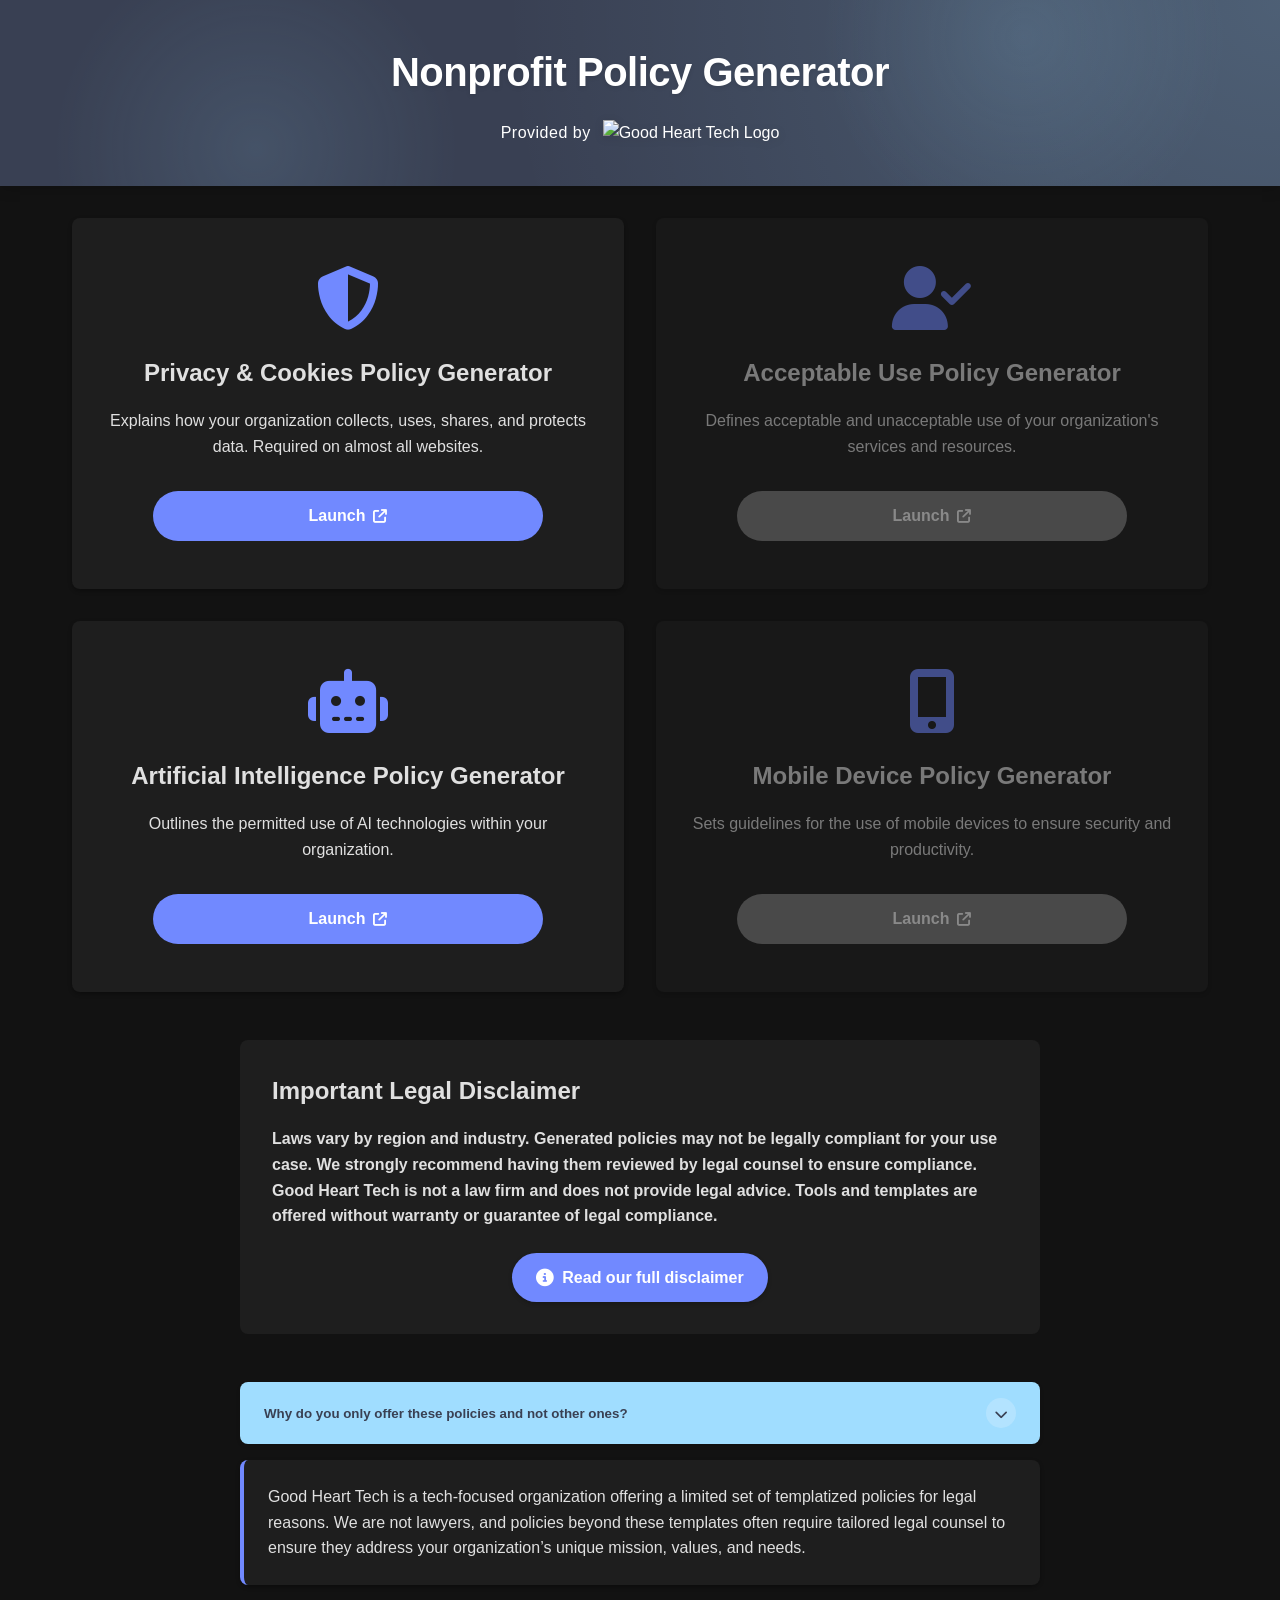
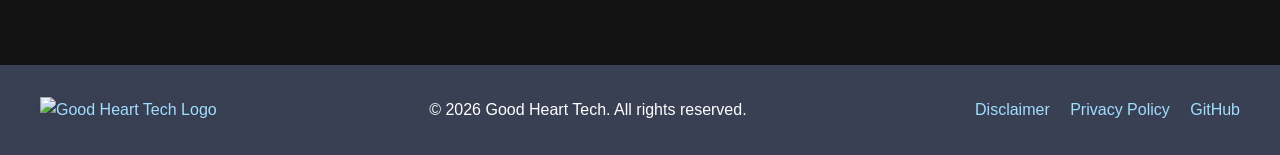
==== index.html @ 49d43923 "Brand compliance: replace generic favicon with GHT heart mark, fix off-palette hex - Replaced the ge" ====
<!DOCTYPE html>
<html lang="en">
<head>
    <meta charset="UTF-8">
    <meta name="viewport" content="width=device-width, initial-scale=1.0">
    <title>Nonprofit Policy Generator</title>
    <!-- Main stylesheet -->
    <link rel="stylesheet" href="styles.css">
    <!-- Font Awesome for icons -->
    <link rel="stylesheet" href="https://cdnjs.cloudflare.com/ajax/libs/font-awesome/6.4.0/css/all.min.css">
<link rel="icon" type="image/svg+xml" href="assets/favicon/favicon.svg">
<link rel="icon" type="image/x-icon" href="assets/favicon/favicon.ico">
<link rel="icon" type="image/png" sizes="32x32" href="assets/favicon/favicon-32x32.png">
<link rel="icon" type="image/png" sizes="16x16" href="assets/favicon/favicon-16x16.png">
<link rel="apple-touch-icon" sizes="180x180" href="assets/favicon/apple-touch-icon.png">
<link rel="mask-icon" href="assets/favicon/safari-pinned-tab.svg" color="#7189FF">
</head>
<body class="dark-theme">
    <!-- Header Section -->
    <header class="header">
        <div class="header-content">
            <h1>Nonprofit Policy Generator</h1>
            <div class="provider">
                <span>Provided by</span>
                <a href="https://goodhearttech.org/" target="_blank" rel="noopener">
                    <img src="https://graphics.goodhearttech.org/GHT-AllWhiteLogo-phishsite.png" alt="Good Heart Tech Logo" class="logo">
                </a>
            </div>
        </div>
        <div class="header-pattern"></div>
    </header>

    <!-- Main Content -->
    <main class="main-content">
        <!-- Policy Generator Tiles -->
        <div class="policy-grid">
            <!-- Privacy Policy Generator - Active -->
            <a href="https://privacy.nonprofittools.org" class="policy-tile" target="_blank" rel="noopener">
                <div class="icon-container">
                    <i class="fa-solid fa-shield-halved"></i>
                </div>
                <h2>Privacy & Cookies Policy Generator</h2>
                <p>Explains how your organization collects, uses, shares, and protects data. Required on almost all websites.</p>
                <div class="launch-btn">
                    Launch <i class="fa-solid fa-arrow-up-right-from-square"></i>
                </div>
            </a>

            <!-- Acceptable Use Policy Generator - Coming Soon -->
            <div class="policy-tile disabled">
                <div class="icon-container">
                    <i class="fa-solid fa-user-check"></i>
                </div>
                <h2>Acceptable Use Policy Generator</h2>
                <p>Defines acceptable and unacceptable use of your organization's services and resources.</p>
                <div class="launch-btn disabled-btn">
                    Launch <i class="fa-solid fa-arrow-up-right-from-square"></i>
                </div>
            </div>

            <!-- AI Policy Generator - Coming Soon -->
            <a href="https://aipolicy.nonprofittools.org" class="policy-tile" target="_blank" rel="noopener">
                <div class="icon-container">
                    <i class="fa-solid fa-robot"></i>
                </div>
                <h2>Artificial Intelligence Policy Generator</h2>
                <p>Outlines the permitted use of AI technologies within your organization.</p>
                <div class="launch-btn">
                    Launch <i class="fa-solid fa-arrow-up-right-from-square"></i>
                </div>
            </a>
            <!-- Mobile Device Policy Generator - Coming Soon -->
            <div class="policy-tile disabled">
                <div class="icon-container">
                    <i class="fa-solid fa-mobile-screen-button"></i>
                </div>
                <h2>Mobile Device Policy Generator</h2>
                <p>Sets guidelines for the use of mobile devices to ensure security and productivity.</p>
                <div class="launch-btn disabled-btn">
                    Launch <i class="fa-solid fa-arrow-up-right-from-square"></i>
                </div>
            </div>
        </div>

        <!-- Legal Disclaimer Section -->
        <div class="disclaimer">
            <h2>Important Legal Disclaimer</h2>
            <p class="emphasis">
                Laws vary by region and industry. Generated policies may not be legally compliant for your use case. We strongly recommend having them reviewed by legal counsel to ensure compliance. Good Heart Tech is not a law firm and does not provide legal advice. Tools and templates are offered without warranty or guarantee of legal compliance.
            </p>
            <div class="disclaimer-button-container">
                <a href="disclaimer.html" class="disclaimer-button">
                    <i class="fa-solid fa-circle-info"></i> Read our full disclaimer
                </a>
            </div>
        </div>

        <!-- FAQ Section -->
        <div class="faq-section">
            <button class="faq-toggle" onclick="toggleFAQ()">
                <span>Why do you only offer these policies and not other ones?</span>
                <div class="toggle-icon rotated">
                    <i class="fa-solid fa-chevron-up" id="faq-icon"></i>
                </div>
            </button>
            <div class="faq-content show" id="faq-answer">
                <p>
                    Good Heart Tech is a tech-focused organization offering a limited set of templatized policies for legal reasons. We are not lawyers, and policies beyond these templates often require tailored legal counsel to ensure they address your organization’s unique mission, values, and needs.
                </p>
            </div>
        </div>
    </main>

    <!-- Footer Section -->
    <footer class="footer">
        <div class="footer-content">
            <a href="https://goodhearttech.org/" target="_blank" rel="noopener">
                <img src="https://graphics.goodhearttech.org/GHT-AllWhiteLogo-phishsite.png" alt="Good Heart Tech Logo" class="logo">
            </a>
            <p>&copy; <span id="current-year"></span> Good Heart Tech. All rights reserved.</p>
            <div class="footer-links">
                <a href="disclaimer.html">Disclaimer</a>
                <a target="_blank" href="PrivacyPolicy.html">Privacy Policy</a>
                <a target="_blank" href="https://github.com/Good-Heart-Technology/Nonprofit-Policy-Generator">GitHub</a>
            </div>
        </div>
    </footer>

    <!-- JavaScript -->
    <script>
        // Set current year in footer
        document.getElementById('current-year').textContent = new Date().getFullYear();
        
        // FAQ toggle function
        function toggleFAQ() {
            const faqContent = document.getElementById('faq-answer');
            const toggleIcon = document.querySelector('.toggle-icon');
            
            faqContent.classList.toggle('show');
            toggleIcon.classList.toggle('rotated');
        }
    </script>
</body>
</html>
---- styles.css ----
/* 
 * Nonprofit Policy Generator Styles
 * A dark-themed stylesheet for the policy generator application
 */

/* ===== CSS Variables ===== */
:root {
    /* Primary colors */
    --cornflower: #7189ff;
    --cornflower-dark: #586CD0; /* Hudu primary - darker shade for better contrast */
    --charcoal: #394053;
    --gray: #808080;
    --uranian: #a0ddff;
    --rich-black: #091D20;
    --white: #FFFFFF;
    
    /* Dark theme colors */
    --dark-bg: #121212;
    --dark-surface: #1e1e1e;
    --dark-border: #333333;
    --dark-text: #e0e0e0;
    --dark-secondary: #b0b0b0;
    
    /* Disclaimer page variables */
    --card-bg: var(--dark-surface);
    --primary-color: var(--uranian);
    --text-muted: var(--dark-secondary);
}

/* ===== Base Styles ===== */
* {
    margin: 0;
    padding: 0;
    box-sizing: border-box;
}

body {
    font-family: -apple-system, BlinkMacSystemFont, 'Segoe UI', Roboto, Oxygen, Ubuntu, Cantarell, sans-serif;
    line-height: 1.6;
    color: var(--dark-text);
    min-height: 100vh;
    display: flex;
    flex-direction: column;
    background-color: var(--dark-bg);
}

/* Dark Theme - Always dark */
body.dark-theme, 
html.dark-mode,
body {
    background-color: var(--dark-bg);
    color: var(--dark-text);
}

/* ===== Header Styles ===== */
.header {
    background: var(--charcoal); /* Match footer background color */
    color: var(--white);
    padding: 2.5rem 2rem;
    text-align: center;
    box-shadow: 0 4px 12px rgba(0, 0, 0, 0.15);
    position: relative;
    overflow: hidden;
}

.header-content {
    position: relative;
    z-index: 2;
}

.header-pattern {
    position: absolute;
    top: 0;
    left: 0;
    right: 0;
    bottom: 0;
    background-image: 
        radial-gradient(circle at 20% 80%, rgba(160, 221, 255, 0.15) 0%, transparent 20%),
        radial-gradient(circle at 80% 20%, rgba(160, 221, 255, 0.15) 0%, transparent 20%);
    opacity: 0.8;
    z-index: 1;
}

.header::before {
    content: '';
    position: absolute;
    top: 0;
    left: 0;
    width: 100%;
    height: 100%;
    background: radial-gradient(circle at top right, rgba(160, 221, 255, 0.2), transparent 60%);
    z-index: 0;
}

.header h1 {
    position: relative;
    font-size: 2.5rem;
    font-weight: 800;
    margin-bottom: 1rem;
    letter-spacing: -0.5px;
    text-shadow: 0 2px 4px rgba(0, 0, 0, 0.1);
}

.provider {
    display: flex;
    align-items: center;
    justify-content: center;
    gap: 0.75rem;
    margin-top: 1rem;
}

.provider span {
    font-weight: 500;
    letter-spacing: 0.5px;
}

.logo {
    height: 2.25rem;
    filter: drop-shadow(0 2px 4px rgba(0, 0, 0, 0.1));
    transition: transform 0.3s ease;
}

.logo:hover {
    transform: scale(1.05);
}

/* ===== Main Content Styles ===== */
.main-content {
    flex: 1;
    padding: 2rem;
    max-width: 1200px;
    margin: 0 auto;
    width: 100%;
}

/* ===== Policy Grid ===== */
.policy-grid {
    display: grid;
    grid-template-columns: repeat(2, 1fr);
    gap: 2rem;
    margin-bottom: 3rem;
}

.policy-tile {
    background: var(--dark-surface);
    border-radius: 0.5rem;
    padding: 3rem 2rem;
    text-align: center;
    box-shadow: 0 2px 4px rgba(0, 0, 0, 0.3);
    transition: transform 0.3s ease, box-shadow 0.3s ease;
    display: flex;
    flex-direction: column;
    align-items: center;
    justify-content: space-between;
    min-height: 300px;
    text-decoration: none;
    color: var(--dark-text);
    cursor: pointer;
}

.policy-tile:hover:not(.disabled) {
    transform: translateY(-5px);
    box-shadow: 0 8px 16px rgba(0, 0, 0, 0.5);
}

.policy-tile.disabled {
    opacity: 0.5;
    cursor: not-allowed;
}

.icon-container {
    margin-bottom: 1.5rem;
}

.policy-tile i {
    font-size: 4rem;
    color: var(--cornflower);
}

.policy-tile p {
    margin-bottom: 2rem; /* Increased space below p */
}

.policy-tile h2 {
    color: var(--dark-text);
    margin-bottom: 1rem; /* Reduced space below h2 */
    font-size: 1.5rem;
}

.launch-btn {
    background: var(--cornflower);
    color: var(--white);
    border: none;
    padding: 0.75rem 1.5rem;
    border-radius: 2rem;
    cursor: pointer;
    transition: background-color 0.3s ease;
    font-weight: 600;
    width: 80%;
    margin-top: auto;
    display: flex;
    align-items: center;
    justify-content: center;
    gap: 0.5rem;
}

.launch-btn i {
    font-size: 0.875rem;
    color: var(--white);
}

.launch-btn:hover:not(.disabled-btn) {
    background: var(--uranian);
    color: var(--rich-black);
}

.launch-btn:hover:not(.disabled-btn) i {
    color: var(--rich-black);
}

.disabled-btn {
    background: var(--gray);
    cursor: not-allowed;
}

/* ===== Disclaimer Styles ===== */
.disclaimer {
    max-width: 800px;
    margin: 0 auto 3rem;
    padding: 2rem;
    background: rgba(255, 255, 255, 0.05);
    border-radius: 0.5rem;
}

.disclaimer h2 {
    color: var(--dark-text);
    margin-bottom: 1rem;
}

.disclaimer p {
    margin-bottom: 1rem;
}

.disclaimer .emphasis {
    font-weight: 600;
}

/* Disclaimer button container */
.disclaimer-button-container {
    display: flex;
    justify-content: center;
    margin-top: 1.5rem;
}

/* Disclaimer button styling */
.disclaimer-button {
    background: var(--cornflower);
    color: var(--white);
    border: none;
    padding: 0.75rem 1.5rem;
    border-radius: 2rem;
    cursor: pointer;
    transition: all 0.3s ease;
    font-weight: 600;
    text-decoration: none;
    display: inline-flex;
    align-items: center;
    gap: 0.5rem;
    box-shadow: 0 2px 4px rgba(0, 0, 0, 0.2);
}

.disclaimer-button:hover {
    background: var(--uranian);
    color: var(--rich-black);
    transform: translateY(-2px);
    box-shadow: 0 4px 8px rgba(0, 0, 0, 0.3);
}

.disclaimer-button i {
    font-size: 1.1rem;
}

/* ===== FAQ Section ===== */
.faq-section {
    max-width: 800px;
    margin: 0 auto 3rem;
}

.faq-toggle {
    width: 100%;
    padding: 1rem 1.5rem;
    background: var(--uranian);
    border: none;
    border-radius: 0.5rem;
    color: var(--charcoal);
    font-weight: 600;
    cursor: pointer;
    display: flex;
    justify-content: space-between;
    align-items: center;
    transition: all 0.3s ease;
    position: relative;
    box-shadow: 0 2px 4px rgba(0, 0, 0, 0.1);
}

.faq-toggle:hover {
    background: var(--cornflower);
    color: var(--white);
    transform: translateY(-2px);
    box-shadow: 0 4px 8px rgba(0, 0, 0, 0.2);
}

.toggle-icon {
    display: flex;
    align-items: center;
    justify-content: center;
    background-color: rgba(255, 255, 255, 0.2);
    width: 30px;
    height: 30px;
    border-radius: 50%;
    margin-left: 10px;
    transition: transform 0.3s ease;
}

.toggle-icon.rotated {
    transform: rotate(180deg);
}

.faq-content {
    display: none;
    padding: 1.5rem;
    margin-top: 1rem;
    background: var(--dark-surface);
    border-radius: 0.5rem;
    box-shadow: 0 2px 4px rgba(0, 0, 0, 0.3);
    border-left: 4px solid var(--cornflower);
}

.faq-content.show {
    display: block;
    animation: fadeIn 0.3s ease-in-out;
}

@keyframes fadeIn {
    from { opacity: 0; transform: translateY(-10px); }
    to { opacity: 1; transform: translateY(0); }
}

/* ===== Footer Styles ===== */
.footer {
    background: var(--charcoal);
    color: var(--white);
    padding: 2rem;
    margin-top: auto;
}

.footer-content {
    display: flex;
    align-items: center;
    justify-content: center;
    gap: 1rem;
    max-width: 1200px;
    margin: 0 auto;
}

.footer-links a {
    color: var(--uranian);
    text-decoration: none;
    margin-left: 1rem;
    transition: opacity 0.3s;
}

.footer-links a:hover {
    opacity: 0.8;
}

/* ===== Disclaimer Page Specific Styles ===== */
/* Container for disclaimer page */
.container {
    max-width: 1200px;
    margin: 0 auto;
    padding: 0 20px;
}

/* Disclaimer page section */
.disclaimer-section {
    padding: 60px 0;
}

/* Disclaimer content box */
.disclaimer-content {
    background-color: var(--dark-surface);
    border-radius: 8px;
    padding: 30px;
    margin-bottom: 30px;
    box-shadow: 0 4px 6px rgba(0, 0, 0, 0.3);
    color: var(--dark-text);
}

.disclaimer-content h3 {
    color: var(--uranian);
    margin-top: 25px;
    margin-bottom: 15px;
}

.disclaimer-content p {
    margin-bottom: 15px;
    line-height: 1.6;
    color: var(--dark-text);
}

.disclaimer-content ul {
    margin-left: 20px;
    margin-bottom: 20px;
}

.disclaimer-content ul li {
    margin-bottom: 10px;
    line-height: 1.5;
    color: var(--dark-text);
}

/* Back link button */
.back-link {
    text-align: center;
    margin-top: 30px;
}

.back-link .btn {
    background: var(--cornflower);
    color: var(--white);
    border: none;
    padding: 0.75rem 1.5rem;
    border-radius: 2rem;
    cursor: pointer;
    transition: all 0.3s ease;
    font-weight: 600;
    text-decoration: none;
    display: inline-block;
    box-shadow: 0 2px 4px rgba(0, 0, 0, 0.2);
}

.back-link .btn:hover {
    background: var(--uranian);
    color: var(--rich-black);
    transform: translateY(-2px);
    box-shadow: 0 4px 8px rgba(0, 0, 0, 0.3);
}

/* Header styles for disclaimer page */
header {
    background: linear-gradient(135deg, var(--cornflower) 0%, var(--cornflower-dark) 100%);
    color: var(--white);
    padding: 1rem 0;
    box-shadow: 0 4px 12px rgba(0, 0, 0, 0.15);
}

header .logo h1 {
    font-size: 1.5rem;
    margin: 0;
}

header a {
    color: var(--white);
    text-decoration: none;
}

header nav ul {
    display: flex;
    list-style: none;
    align-items: center;
}

header nav ul li {
    margin-left: 1.5rem;
}

header nav ul li a {
    color: var(--white);
    text-decoration: none;
    transition: opacity 0.3s;
}

header nav ul li a:hover {
    opacity: 0.8;
}

header nav ul li a.active {
    font-weight: bold;
    border-bottom: 2px solid var(--white);
}

header .container {
    display: flex;
    justify-content: space-between;
    align-items: center;
}

/* Footer styles for disclaimer page */
footer {
    background: var(--charcoal);
    color: var(--white);
    padding: 2rem 0;
    margin-top: 2rem;
}

footer a {
    color: var(--uranian);
    text-decoration: none;
}

.footer-content {
    display: flex;
    justify-content: space-between;
    flex-wrap: wrap;
}

.footer-logo h3 {
    margin-bottom: 0.5rem;
}

.footer-links h4 {
    margin-bottom: 1rem;
}

.footer-links ul {
    list-style: none;
}

.footer-links ul li {
    margin-bottom: 0.5rem;
}

.footer-bottom {
    margin-top: 2rem;
    text-align: center;
    border-top: 1px solid rgba(255, 255, 255, 0.1);
    padding-top: 1rem;
}

/* ===== Responsive Styles ===== */
@media (max-width: 768px) {
    /* Header responsive adjustments */
    .header h1 {
        font-size: 2rem;
    }
    
    /* Policy grid becomes single column on mobile */
    .policy-grid {
        grid-template-columns: 1fr;
    }

    /* Footer responsive adjustments */
    .footer-content {
        flex-direction: column;
        text-align: center;
    }
    
    /* Disclaimer page header responsive adjustments */
    header .container {
        flex-direction: column;
        text-align: center;
    }
    
    header nav ul {
        margin-top: 1rem;
        justify-content: center;
    }
    
    header nav ul li:first-child {
        margin-left: 0;
    }
    
    /* Disclaimer page footer responsive adjustments */
    .footer-links {
        margin-top: 1.5rem;
    }
}
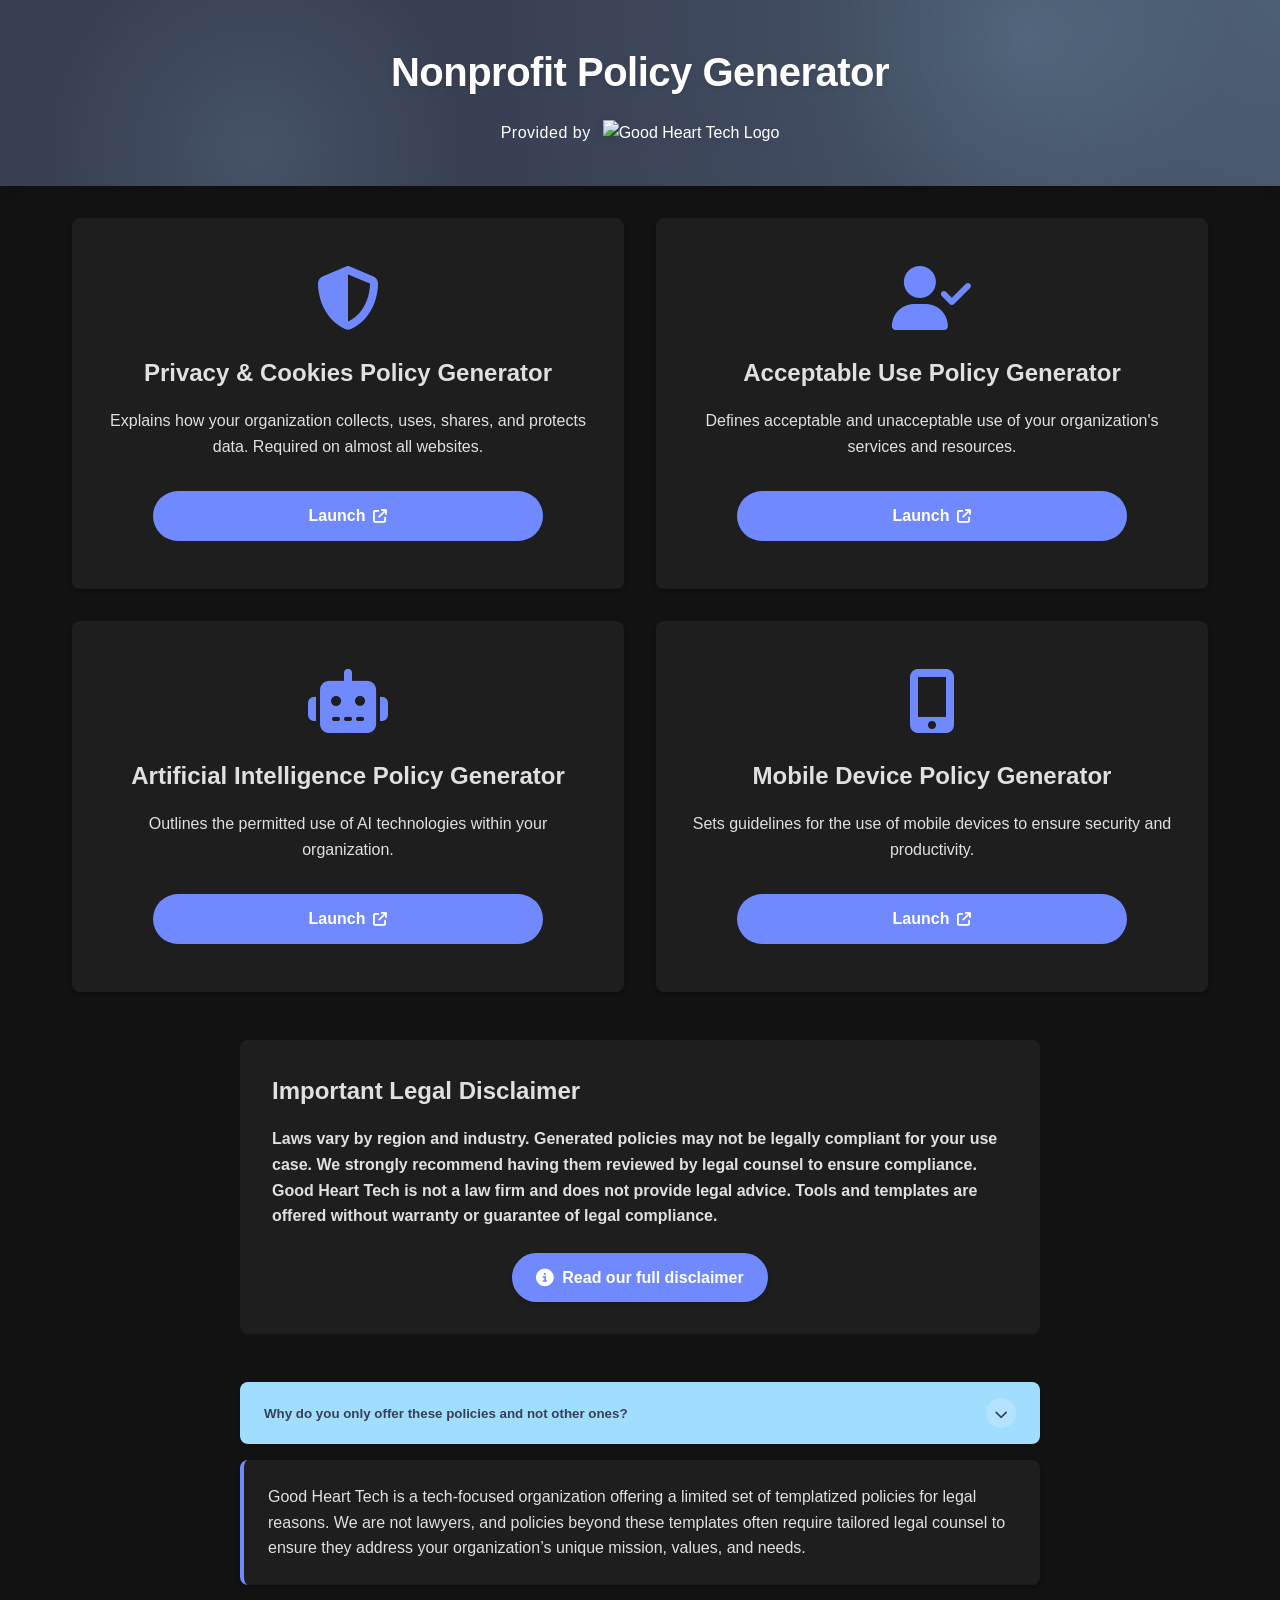
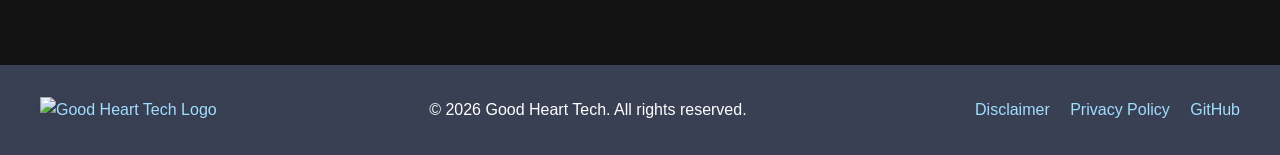
==== commit 405f5ef0: "Consolidate hub, Privacy, and AI Use generators into one repo; add Acceptable Use and Mobile Device " ====
--- a/index.html
+++ b/index.html
@@ -34,8 +34,8 @@
     <main class="main-content">
         <!-- Policy Generator Tiles -->
         <div class="policy-grid">
-            <!-- Privacy Policy Generator - Active -->
-            <a href="https://privacy.nonprofittools.org" class="policy-tile" target="_blank" rel="noopener">
+            <!-- Privacy Policy Generator -->
+            <a href="privacy/" class="policy-tile">
                 <div class="icon-container">
                     <i class="fa-solid fa-shield-halved"></i>
                 </div>
@@ -46,20 +46,20 @@
                 </div>
             </a>
 
-            <!-- Acceptable Use Policy Generator - Coming Soon -->
-            <div class="policy-tile disabled">
+            <!-- Acceptable Use Policy Generator -->
+            <a href="acceptable-use/" class="policy-tile">
                 <div class="icon-container">
                     <i class="fa-solid fa-user-check"></i>
                 </div>
                 <h2>Acceptable Use Policy Generator</h2>
                 <p>Defines acceptable and unacceptable use of your organization's services and resources.</p>
-                <div class="launch-btn disabled-btn">
+                <div class="launch-btn">
                     Launch <i class="fa-solid fa-arrow-up-right-from-square"></i>
                 </div>
-            </div>
+            </a>
 
-            <!-- AI Policy Generator - Coming Soon -->
-            <a href="https://aipolicy.nonprofittools.org" class="policy-tile" target="_blank" rel="noopener">
+            <!-- AI Policy Generator -->
+            <a href="ai-use/" class="policy-tile">
                 <div class="icon-container">
                     <i class="fa-solid fa-robot"></i>
                 </div>
@@ -69,17 +69,17 @@
                     Launch <i class="fa-solid fa-arrow-up-right-from-square"></i>
                 </div>
             </a>
-            <!-- Mobile Device Policy Generator - Coming Soon -->
-            <div class="policy-tile disabled">
+            <!-- Mobile Device Policy Generator -->
+            <a href="mobile-device/" class="policy-tile">
                 <div class="icon-container">
                     <i class="fa-solid fa-mobile-screen-button"></i>
                 </div>
                 <h2>Mobile Device Policy Generator</h2>
                 <p>Sets guidelines for the use of mobile devices to ensure security and productivity.</p>
-                <div class="launch-btn disabled-btn">
+                <div class="launch-btn">
                     Launch <i class="fa-solid fa-arrow-up-right-from-square"></i>
                 </div>
-            </div>
+            </a>
         </div>
 
         <!-- Legal Disclaimer Section -->
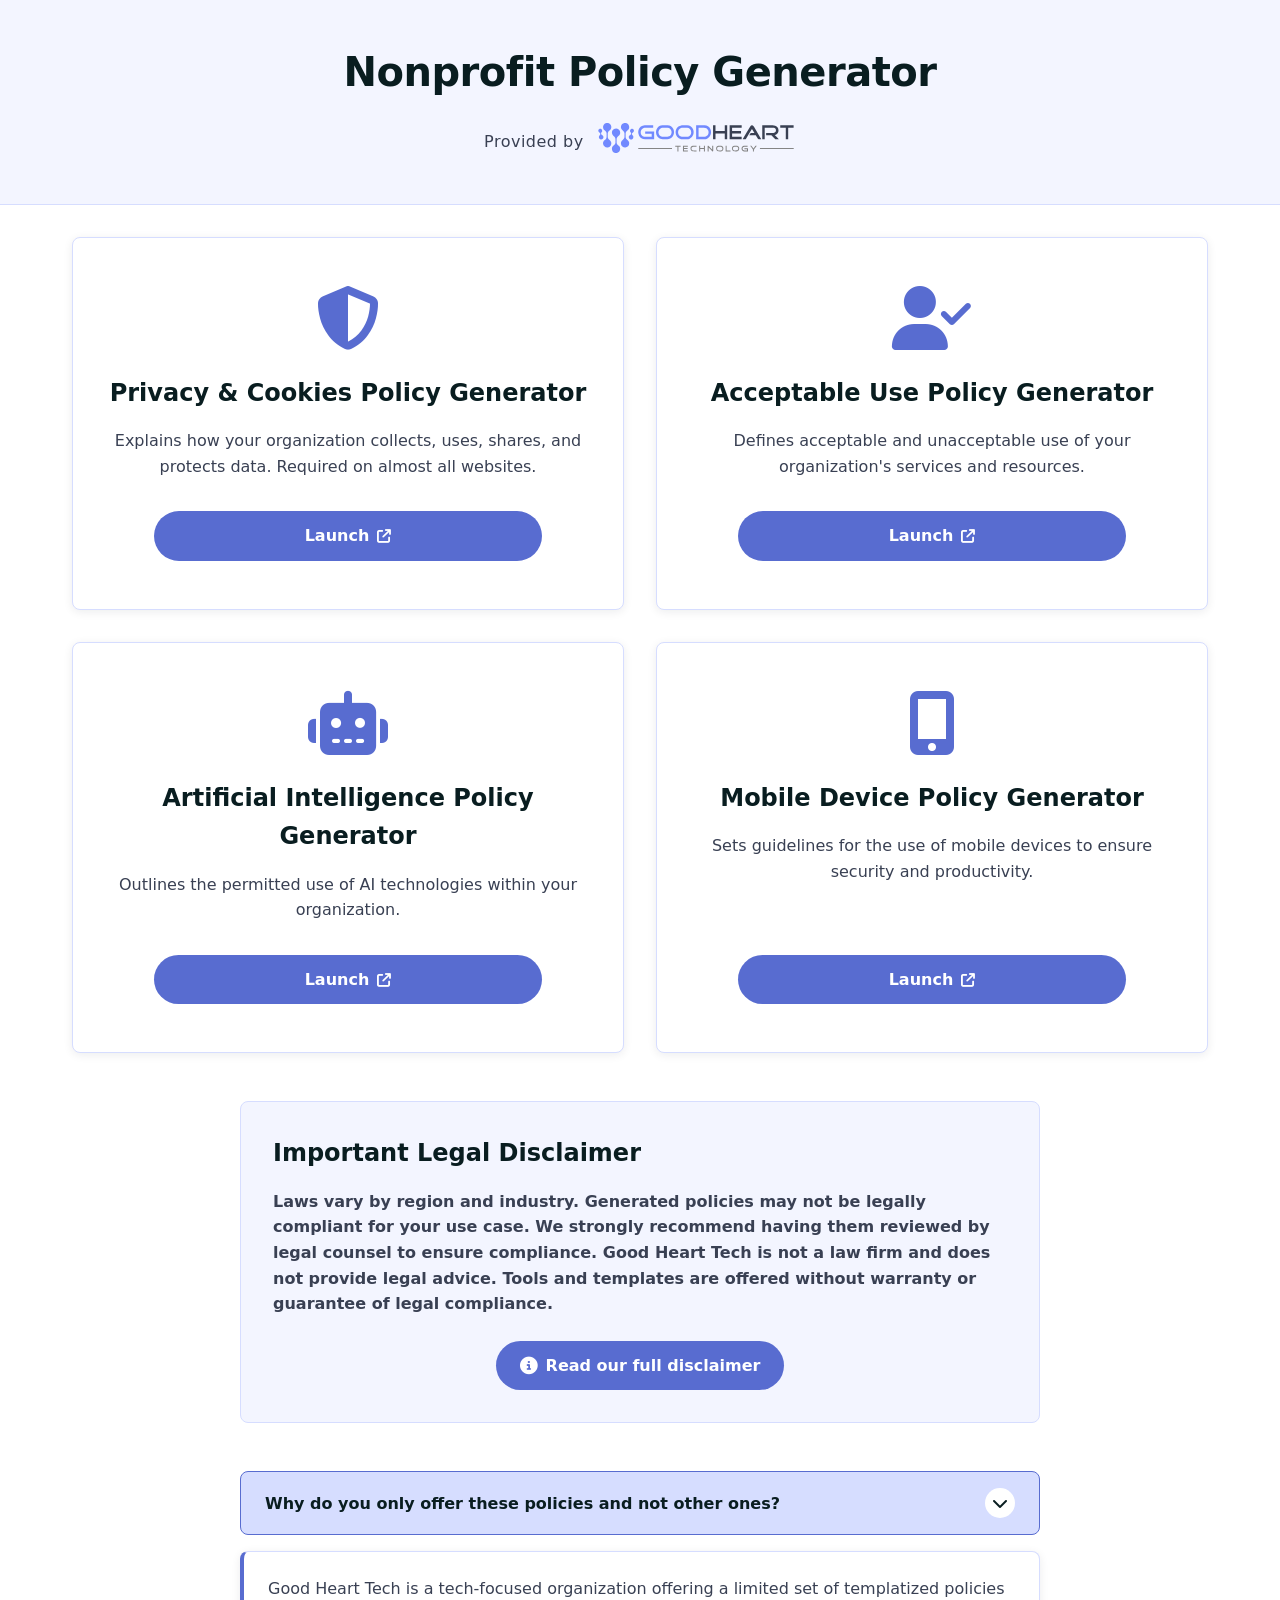
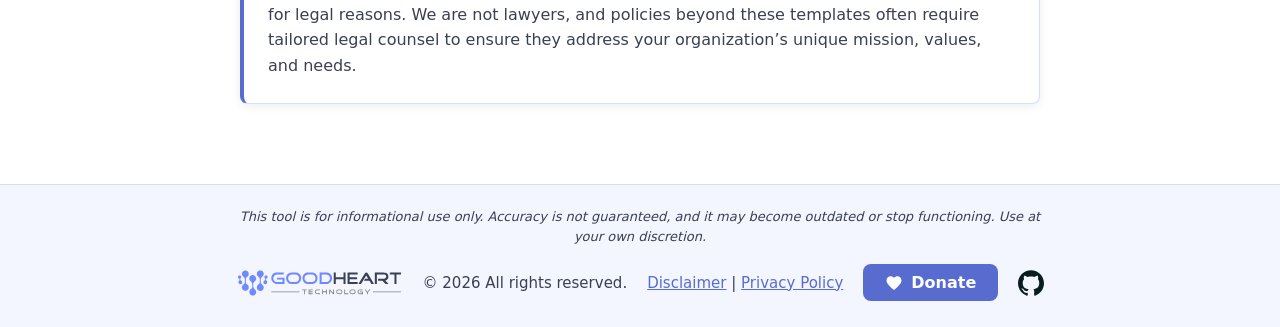
==== commit db1d7bf8: "Light brand theme, standard GHT footer, fix GitHub links to Good-Heart-Tech Co-Authored-By: Claude S" ====
--- a/index.html
+++ b/index.html
@@ -5,6 +5,7 @@
     <meta name="viewport" content="width=device-width, initial-scale=1.0">
     <title>Nonprofit Policy Generator</title>
     <!-- Main stylesheet -->
+    <link rel="stylesheet" href="ght-variables.css">
     <link rel="stylesheet" href="styles.css">
     <!-- Font Awesome for icons -->
     <link rel="stylesheet" href="https://cdnjs.cloudflare.com/ajax/libs/font-awesome/6.4.0/css/all.min.css">
@@ -15,7 +16,7 @@
 <link rel="apple-touch-icon" sizes="180x180" href="assets/favicon/apple-touch-icon.png">
 <link rel="mask-icon" href="assets/favicon/safari-pinned-tab.svg" color="#7189FF">
 </head>
-<body class="dark-theme">
+<body>
     <!-- Header Section -->
     <header class="header">
         <div class="header-content">
@@ -23,12 +24,11 @@
             <div class="provider">
                 <span>Provided by</span>
                 <a href="https://goodhearttech.org/" target="_blank" rel="noopener">
-                    <img src="https://graphics.goodhearttech.org/GHT-AllWhiteLogo-phishsite.png" alt="Good Heart Tech Logo" class="logo">
+                    <img src="assets/ght-lockup.svg" alt="Good Heart Tech" class="logo">
                 </a>
             </div>
         </div>
-        <div class="header-pattern"></div>
-    </header>
+            </header>
 
     <!-- Main Content -->
     <main class="main-content">
@@ -112,18 +112,20 @@
     </main>
 
     <!-- Footer Section -->
-    <footer class="footer">
-        <div class="footer-content">
-            <a href="https://goodhearttech.org/" target="_blank" rel="noopener">
-                <img src="https://graphics.goodhearttech.org/GHT-AllWhiteLogo-phishsite.png" alt="Good Heart Tech Logo" class="logo">
+    <footer class="ght-footer">
+        <p class="ght-footer-note">This tool is for informational use only. Accuracy is not guaranteed, and it may become outdated or stop functioning. Use at your own discretion.</p>
+        <div class="ght-footer-row">
+            <a class="ght-footer-logo" href="https://goodhearttech.org/"><img src="assets/ght-lockup.svg" alt="Good Heart Tech" height="30"></a>
+            <span class="ght-footer-copy">&copy; <span id="current-year">2026</span> All rights reserved.</span>
+            <span class="ght-footer-links"><a href="disclaimer.html">Disclaimer</a> | <a href="PrivacyPolicy.html">Privacy Policy</a></span>
+            <a class="ght-footer-donate" href="https://goodhearttech.org/donate/">
+                <svg aria-hidden="true" viewBox="0 0 24 24" width="18" height="18" fill="currentColor"><path d="M12 21.35l-1.45-1.32C5.4 15.36 2 12.28 2 8.5 2 5.42 4.42 3 7.5 3c1.74 0 3.41.81 4.5 2.09C13.09 3.81 14.76 3 16.5 3 19.58 3 22 5.42 22 8.5c0 3.78-3.4 6.86-8.55 11.54L12 21.35z"/></svg> Donate
             </a>
-            <p>&copy; <span id="current-year"></span> Good Heart Tech. All rights reserved.</p>
-            <div class="footer-links">
-                <a href="disclaimer.html">Disclaimer</a>
-                <a target="_blank" href="PrivacyPolicy.html">Privacy Policy</a>
-                <a target="_blank" href="https://github.com/Good-Heart-Technology/Nonprofit-Policy-Generator">GitHub</a>
-            </div>
+            <a class="ght-footer-github" href="https://github.com/Good-Heart-Tech/Nonprofit-Policy-Generator" aria-label="Nonprofit Policy Generator on GitHub">
+                <svg aria-hidden="true" viewBox="0 0 24 24" width="26" height="26" fill="currentColor"><path d="M12 .297c-6.63 0-12 5.373-12 12 0 5.303 3.438 9.8 8.205 11.385.6.113.82-.258.82-.577 0-.285-.01-1.04-.015-2.04-3.338.724-4.042-1.61-4.042-1.61C4.422 18.07 3.633 17.7 3.633 17.7c-1.087-.744.084-.729.084-.729 1.205.084 1.838 1.236 1.838 1.236 1.07 1.835 2.809 1.305 3.495.998.108-.776.417-1.305.76-1.605-2.665-.3-5.466-1.332-5.466-5.93 0-1.31.465-2.38 1.235-3.22-.135-.303-.54-1.523.105-3.176 0 0 1.005-.322 3.3 1.23.96-.267 1.98-.399 3-.405 1.02.006 2.04.138 3 .405 2.28-1.552 3.285-1.23 3.285-1.23.645 1.653.24 2.873.12 3.176.765.84 1.23 1.91 1.23 3.22 0 4.61-2.805 5.625-5.475 5.92.42.36.81 1.096.81 2.22 0 1.606-.015 2.896-.015 3.286 0 .315.21.69.825.57C20.565 22.092 24 17.592 24 12.297c0-6.627-5.373-12-12-12"/></svg>
+            </a>
         </div>
+        <script>document.getElementById('current-year').textContent = new Date().getFullYear();</script>
     </footer>
 
     <!-- JavaScript -->
--- a/ght-variables.css
+++ b/ght-variables.css
@@ -0,0 +1,19 @@
+/* Generated by bkr export. Do not edit by hand. */
+/* Brand: good-heart-tech */
+
+:root {
+  --ght-palette-primary: #7189FF;
+  --ght-palette-charcoal: #394053;
+  --ght-palette-light-blue: #A0DDFF;
+  --ght-palette-neutral: #808080;
+  --ght-palette-rich-black: #091D20;
+  --ght-palette-white: #FFFFFF;
+  --ght-palette-hudu-primary: #586CD0;
+  --ght-palette-hudu-light: #D6DDFF;
+  --ght-font-family-heading: ui-sans-serif, system-ui, "Segoe UI", Helvetica, Arial, sans-serif;
+  --ght-font-family-body: ui-sans-serif, system-ui, "Segoe UI", Helvetica, Arial, sans-serif;
+  --ght-font-weight-regular: 400;
+  --ght-font-weight-semibold: 600;
+  --ght-font-weight-bold: 700;
+  --ght-font-size-base: 1rem;
+}
--- a/styles.css
+++ b/styles.css
@@ -1,195 +1,77 @@
-/* 
- * Nonprofit Policy Generator Styles
- * A dark-themed stylesheet for the policy generator application
+/*
+ * Nonprofit Policy Generator Styles (home and disclaimer pages)
+ * Light theme built on the Good Heart Tech brand kit tokens in ght-variables.css.
  */
 
-/* ===== CSS Variables ===== */
 :root {
-    /* Primary colors */
-    --cornflower: #7189ff;
-    --cornflower-dark: #586CD0; /* Hudu primary - darker shade for better contrast */
-    --charcoal: #394053;
-    --gray: #808080;
-    --uranian: #a0ddff;
-    --rich-black: #091D20;
-    --white: #FFFFFF;
-    
-    /* Dark theme colors */
-    --dark-bg: #121212;
-    --dark-surface: #1e1e1e;
-    --dark-border: #333333;
-    --dark-text: #e0e0e0;
-    --dark-secondary: #b0b0b0;
-    
-    /* Disclaimer page variables */
-    --card-bg: var(--dark-surface);
-    --primary-color: var(--uranian);
-    --text-muted: var(--dark-secondary);
+    --wash: color-mix(in srgb, var(--ght-palette-hudu-light) 30%, white);
+    --border: var(--ght-palette-hudu-light);
+    --shadow-soft: 0 2px 10px rgba(9, 29, 32, 0.08);
 }
 
-/* ===== Base Styles ===== */
-* {
-    margin: 0;
-    padding: 0;
-    box-sizing: border-box;
-}
+* { margin: 0; padding: 0; box-sizing: border-box; }
 
 body {
-    font-family: -apple-system, BlinkMacSystemFont, 'Segoe UI', Roboto, Oxygen, Ubuntu, Cantarell, sans-serif;
+    font-family: var(--ght-font-family-body);
     line-height: 1.6;
-    color: var(--dark-text);
+    color: var(--ght-palette-charcoal);
     min-height: 100vh;
     display: flex;
     flex-direction: column;
-    background-color: var(--dark-bg);
+    background-color: var(--ght-palette-white);
 }
 
-/* Dark Theme - Always dark */
-body.dark-theme, 
-html.dark-mode,
-body {
-    background-color: var(--dark-bg);
-    color: var(--dark-text);
-}
+h1, h2, h3, h4 { color: var(--ght-palette-rich-black); }
 
-/* ===== Header Styles ===== */
+a:focus-visible, button:focus-visible { outline: 3px solid var(--ght-palette-primary); outline-offset: 3px; }
+
+/* ===== Header (home) ===== */
 .header {
-    background: var(--charcoal); /* Match footer background color */
-    color: var(--white);
+    background: var(--wash);
+    border-bottom: 1px solid var(--border);
+    color: var(--ght-palette-charcoal);
     padding: 2.5rem 2rem;
     text-align: center;
-    box-shadow: 0 4px 12px rgba(0, 0, 0, 0.15);
-    position: relative;
-    overflow: hidden;
 }
+.header h1 { font-size: 2.5rem; font-weight: 800; margin-bottom: 1rem; letter-spacing: -0.5px; }
+.provider { display: flex; align-items: center; justify-content: center; gap: 0.75rem; margin-top: 1rem; }
+.provider span { font-weight: 500; letter-spacing: 0.5px; }
+.logo { height: 2.25rem; width: auto; transition: transform 0.3s ease; }
+.logo:hover { transform: scale(1.05); }
 
-.header-content {
-    position: relative;
-    z-index: 2;
-}
-
-.header-pattern {
-    position: absolute;
-    top: 0;
-    left: 0;
-    right: 0;
-    bottom: 0;
-    background-image: 
-        radial-gradient(circle at 20% 80%, rgba(160, 221, 255, 0.15) 0%, transparent 20%),
-        radial-gradient(circle at 80% 20%, rgba(160, 221, 255, 0.15) 0%, transparent 20%);
-    opacity: 0.8;
-    z-index: 1;
-}
-
-.header::before {
-    content: '';
-    position: absolute;
-    top: 0;
-    left: 0;
-    width: 100%;
-    height: 100%;
-    background: radial-gradient(circle at top right, rgba(160, 221, 255, 0.2), transparent 60%);
-    z-index: 0;
-}
-
-.header h1 {
-    position: relative;
-    font-size: 2.5rem;
-    font-weight: 800;
-    margin-bottom: 1rem;
-    letter-spacing: -0.5px;
-    text-shadow: 0 2px 4px rgba(0, 0, 0, 0.1);
-}
-
-.provider {
-    display: flex;
-    align-items: center;
-    justify-content: center;
-    gap: 0.75rem;
-    margin-top: 1rem;
-}
-
-.provider span {
-    font-weight: 500;
-    letter-spacing: 0.5px;
-}
-
-.logo {
-    height: 2.25rem;
-    filter: drop-shadow(0 2px 4px rgba(0, 0, 0, 0.1));
-    transition: transform 0.3s ease;
-}
-
-.logo:hover {
-    transform: scale(1.05);
-}
-
-/* ===== Main Content Styles ===== */
-.main-content {
-    flex: 1;
-    padding: 2rem;
-    max-width: 1200px;
-    margin: 0 auto;
-    width: 100%;
-}
+/* ===== Main Content ===== */
+.main-content { flex: 1; padding: 2rem; max-width: 1200px; margin: 0 auto; width: 100%; }
 
 /* ===== Policy Grid ===== */
-.policy-grid {
-    display: grid;
-    grid-template-columns: repeat(2, 1fr);
-    gap: 2rem;
-    margin-bottom: 3rem;
-}
+.policy-grid { display: grid; grid-template-columns: repeat(2, 1fr); gap: 2rem; margin-bottom: 3rem; }
 
 .policy-tile {
-    background: var(--dark-surface);
+    background: var(--ght-palette-white);
+    border: 1px solid var(--border);
     border-radius: 0.5rem;
     padding: 3rem 2rem;
     text-align: center;
-    box-shadow: 0 2px 4px rgba(0, 0, 0, 0.3);
-    transition: transform 0.3s ease, box-shadow 0.3s ease;
+    box-shadow: var(--shadow-soft);
+    transition: transform 0.3s ease, box-shadow 0.3s ease, border-color 0.3s ease;
     display: flex;
     flex-direction: column;
     align-items: center;
     justify-content: space-between;
     min-height: 300px;
     text-decoration: none;
-    color: var(--dark-text);
+    color: var(--ght-palette-charcoal);
     cursor: pointer;
 }
-
-.policy-tile:hover:not(.disabled) {
-    transform: translateY(-5px);
-    box-shadow: 0 8px 16px rgba(0, 0, 0, 0.5);
-}
-
-.policy-tile.disabled {
-    opacity: 0.5;
-    cursor: not-allowed;
-}
-
-.icon-container {
-    margin-bottom: 1.5rem;
-}
-
-.policy-tile i {
-    font-size: 4rem;
-    color: var(--cornflower);
-}
-
-.policy-tile p {
-    margin-bottom: 2rem; /* Increased space below p */
-}
-
-.policy-tile h2 {
-    color: var(--dark-text);
-    margin-bottom: 1rem; /* Reduced space below h2 */
-    font-size: 1.5rem;
-}
+.policy-tile:hover:not(.disabled) { transform: translateY(-5px); border-color: var(--ght-palette-hudu-primary); box-shadow: 0 8px 16px rgba(9, 29, 32, 0.12); }
+.policy-tile.disabled { opacity: 0.6; cursor: not-allowed; }
+.icon-container { margin-bottom: 1.5rem; }
+.policy-tile i { font-size: 4rem; color: var(--ght-palette-hudu-primary); }
+.policy-tile p { margin-bottom: 2rem; }
+.policy-tile h2 { margin-bottom: 1rem; font-size: 1.5rem; }
 
 .launch-btn {
-    background: var(--cornflower);
-    color: var(--white);
+    background: var(--ght-palette-hudu-primary);
+    color: var(--ght-palette-white);
     border: none;
     padding: 0.75rem 1.5rem;
     border-radius: 2rem;
@@ -203,59 +85,20 @@
     justify-content: center;
     gap: 0.5rem;
 }
+.launch-btn i { font-size: 0.875rem; color: var(--ght-palette-white); }
+.policy-tile:hover .launch-btn:not(.disabled-btn) { background: var(--ght-palette-rich-black); }
+.disabled-btn { background: var(--border); color: var(--ght-palette-rich-black); cursor: not-allowed; }
 
-.launch-btn i {
-    font-size: 0.875rem;
-    color: var(--white);
-}
+/* ===== Disclaimer Box (home) ===== */
+.disclaimer { max-width: 800px; margin: 0 auto 3rem; padding: 2rem; background: var(--wash); border: 1px solid var(--border); border-radius: 0.5rem; }
+.disclaimer h2 { margin-bottom: 1rem; }
+.disclaimer p { margin-bottom: 1rem; }
+.disclaimer .emphasis { font-weight: 600; }
+.disclaimer-button-container { display: flex; justify-content: center; margin-top: 1.5rem; }
 
-.launch-btn:hover:not(.disabled-btn) {
-    background: var(--uranian);
-    color: var(--rich-black);
-}
-
-.launch-btn:hover:not(.disabled-btn) i {
-    color: var(--rich-black);
-}
-
-.disabled-btn {
-    background: var(--gray);
-    cursor: not-allowed;
-}
-
-/* ===== Disclaimer Styles ===== */
-.disclaimer {
-    max-width: 800px;
-    margin: 0 auto 3rem;
-    padding: 2rem;
-    background: rgba(255, 255, 255, 0.05);
-    border-radius: 0.5rem;
-}
-
-.disclaimer h2 {
-    color: var(--dark-text);
-    margin-bottom: 1rem;
-}
-
-.disclaimer p {
-    margin-bottom: 1rem;
-}
-
-.disclaimer .emphasis {
-    font-weight: 600;
-}
-
-/* Disclaimer button container */
-.disclaimer-button-container {
-    display: flex;
-    justify-content: center;
-    margin-top: 1.5rem;
-}
-
-/* Disclaimer button styling */
-.disclaimer-button {
-    background: var(--cornflower);
-    color: var(--white);
+.disclaimer-button, .back-link .btn {
+    background: var(--ght-palette-hudu-primary);
+    color: var(--ght-palette-white);
     border: none;
     padding: 0.75rem 1.5rem;
     border-radius: 2rem;
@@ -266,313 +109,81 @@
     display: inline-flex;
     align-items: center;
     gap: 0.5rem;
-    box-shadow: 0 2px 4px rgba(0, 0, 0, 0.2);
 }
-
-.disclaimer-button:hover {
-    background: var(--uranian);
-    color: var(--rich-black);
-    transform: translateY(-2px);
-    box-shadow: 0 4px 8px rgba(0, 0, 0, 0.3);
-}
-
-.disclaimer-button i {
-    font-size: 1.1rem;
-}
+.disclaimer-button:hover, .back-link .btn:hover { background: var(--ght-palette-rich-black); color: var(--ght-palette-white); transform: translateY(-2px); }
+.disclaimer-button i { font-size: 1.1rem; }
 
 /* ===== FAQ Section ===== */
-.faq-section {
-    max-width: 800px;
-    margin: 0 auto 3rem;
-}
-
+.faq-section { max-width: 800px; margin: 0 auto 3rem; }
 .faq-toggle {
     width: 100%;
     padding: 1rem 1.5rem;
-    background: var(--uranian);
-    border: none;
+    background: var(--ght-palette-hudu-light);
+    border: 1px solid var(--ght-palette-hudu-primary);
     border-radius: 0.5rem;
-    color: var(--charcoal);
+    color: var(--ght-palette-rich-black);
     font-weight: 600;
+    font-size: 1rem;
+    font-family: inherit;
+    text-align: left;
     cursor: pointer;
     display: flex;
     justify-content: space-between;
     align-items: center;
     transition: all 0.3s ease;
     position: relative;
-    box-shadow: 0 2px 4px rgba(0, 0, 0, 0.1);
 }
+.faq-toggle:hover { background: var(--ght-palette-hudu-primary); color: var(--ght-palette-white); transform: translateY(-2px); }
+.toggle-icon { display: flex; align-items: center; justify-content: center; flex-shrink: 0; background-color: var(--ght-palette-white); color: var(--ght-palette-rich-black); width: 30px; height: 30px; border-radius: 50%; margin-left: 10px; transition: transform 0.3s ease; }
+.toggle-icon.rotated { transform: rotate(180deg); }
+.faq-content { display: none; padding: 1.5rem; margin-top: 1rem; background: var(--ght-palette-white); border-radius: 0.5rem; box-shadow: var(--shadow-soft); border: 1px solid var(--border); border-left: 4px solid var(--ght-palette-hudu-primary); }
+.faq-content.show { display: block; animation: fadeIn 0.3s ease-in-out; }
+@keyframes fadeIn { from { opacity: 0; transform: translateY(-10px); } to { opacity: 1; transform: translateY(0); } }
 
-.faq-toggle:hover {
-    background: var(--cornflower);
-    color: var(--white);
-    transform: translateY(-2px);
-    box-shadow: 0 4px 8px rgba(0, 0, 0, 0.2);
+/* ===== Disclaimer Page ===== */
+.container { max-width: 1200px; margin: 0 auto; padding: 0 20px; }
+.disclaimer-section { padding: 60px 0; }
+.disclaimer-section h2 { margin-bottom: 1rem; }
+.disclaimer-content { background-color: var(--ght-palette-white); border: 1px solid var(--border); border-radius: 8px; padding: 30px; margin-bottom: 30px; box-shadow: var(--shadow-soft); color: var(--ght-palette-charcoal); }
+.disclaimer-content h3 { margin-top: 25px; margin-bottom: 15px; }
+.disclaimer-content h3:first-child { margin-top: 0; }
+.disclaimer-content p { margin-bottom: 15px; line-height: 1.6; }
+.disclaimer-content ul { margin-left: 20px; margin-bottom: 20px; }
+.disclaimer-content ul li { margin-bottom: 10px; line-height: 1.5; }
+.back-link { text-align: center; margin-top: 30px; }
+
+/* Header on the disclaimer page */
+header:not(.header) { background: var(--wash); border-bottom: 1px solid var(--border); color: var(--ght-palette-rich-black); padding: 1rem 0; }
+header .logo h1 { font-size: 1.5rem; margin: 0; }
+header a { color: var(--ght-palette-rich-black); text-decoration: none; }
+header nav ul { display: flex; list-style: none; align-items: center; }
+header nav ul li { margin-left: 1.5rem; }
+header nav ul li a { color: var(--ght-palette-rich-black); text-decoration: none; transition: color 0.3s; }
+header nav ul li a:hover { color: var(--ght-palette-hudu-primary); text-decoration: underline; }
+header nav ul li a.active { font-weight: bold; border-bottom: 2px solid var(--ght-palette-hudu-primary); }
+header .container { display: flex; justify-content: space-between; align-items: center; }
+main { flex: 1; }
+
+/* ===== Good Heart Tech standard footer (light) ===== */
+.ght-footer { width: 100%; margin-top: auto; padding: 22px 24px 26px; text-align: center; background: color-mix(in srgb, var(--ght-palette-hudu-light) 30%, white); border-top: 1px solid var(--ght-palette-hudu-light); color: var(--ght-palette-charcoal); }
+.ght-footer-note { max-width: 52rem; margin: 0 auto 16px; font-size: .8125rem; font-style: italic; }
+.ght-footer-row { display: flex; align-items: center; justify-content: center; gap: 20px; flex-wrap: wrap; }
+.ght-footer-logo img { display: block; height: 30px; width: auto; }
+.ght-footer-copy { font-size: .9375rem; }
+.ght-footer-links { font-size: .9375rem; }
+.ght-footer-links a { color: var(--ght-palette-hudu-primary); text-decoration: underline; }
+.ght-footer-links a:hover { color: var(--ght-palette-rich-black); }
+.ght-footer-donate { display: inline-flex; line-height: 1.2; align-items: center; gap: 8px; padding: 9px 22px; border-radius: 8px; background: var(--ght-palette-hudu-primary); color: var(--ght-palette-white); font-weight: var(--ght-font-weight-semibold); text-decoration: none; }
+.ght-footer-donate:hover { background: var(--ght-palette-rich-black); color: var(--ght-palette-white); }
+.ght-footer-github { display: inline-flex; color: var(--ght-palette-rich-black); }
+.ght-footer-github:hover { color: var(--ght-palette-hudu-primary); }
+.ght-footer a:focus-visible { outline: 3px solid var(--ght-palette-primary); outline-offset: 3px; }
+
+/* ===== Responsive ===== */
+@media (max-width: 768px) {
+    .header h1 { font-size: 2rem; }
+    .policy-grid { grid-template-columns: 1fr; }
+    header .container { flex-direction: column; text-align: center; }
+    header nav ul { margin-top: 1rem; justify-content: center; }
+    header nav ul li:first-child { margin-left: 0; }
 }
-
-.toggle-icon {
-    display: flex;
-    align-items: center;
-    justify-content: center;
-    background-color: rgba(255, 255, 255, 0.2);
-    width: 30px;
-    height: 30px;
-    border-radius: 50%;
-    margin-left: 10px;
-    transition: transform 0.3s ease;
-}
-
-.toggle-icon.rotated {
-    transform: rotate(180deg);
-}
-
-.faq-content {
-    display: none;
-    padding: 1.5rem;
-    margin-top: 1rem;
-    background: var(--dark-surface);
-    border-radius: 0.5rem;
-    box-shadow: 0 2px 4px rgba(0, 0, 0, 0.3);
-    border-left: 4px solid var(--cornflower);
-}
-
-.faq-content.show {
-    display: block;
-    animation: fadeIn 0.3s ease-in-out;
-}
-
-@keyframes fadeIn {
-    from { opacity: 0; transform: translateY(-10px); }
-    to { opacity: 1; transform: translateY(0); }
-}
-
-/* ===== Footer Styles ===== */
-.footer {
-    background: var(--charcoal);
-    color: var(--white);
-    padding: 2rem;
-    margin-top: auto;
-}
-
-.footer-content {
-    display: flex;
-    align-items: center;
-    justify-content: center;
-    gap: 1rem;
-    max-width: 1200px;
-    margin: 0 auto;
-}
-
-.footer-links a {
-    color: var(--uranian);
-    text-decoration: none;
-    margin-left: 1rem;
-    transition: opacity 0.3s;
-}
-
-.footer-links a:hover {
-    opacity: 0.8;
-}
-
-/* ===== Disclaimer Page Specific Styles ===== */
-/* Container for disclaimer page */
-.container {
-    max-width: 1200px;
-    margin: 0 auto;
-    padding: 0 20px;
-}
-
-/* Disclaimer page section */
-.disclaimer-section {
-    padding: 60px 0;
-}
-
-/* Disclaimer content box */
-.disclaimer-content {
-    background-color: var(--dark-surface);
-    border-radius: 8px;
-    padding: 30px;
-    margin-bottom: 30px;
-    box-shadow: 0 4px 6px rgba(0, 0, 0, 0.3);
-    color: var(--dark-text);
-}
-
-.disclaimer-content h3 {
-    color: var(--uranian);
-    margin-top: 25px;
-    margin-bottom: 15px;
-}
-
-.disclaimer-content p {
-    margin-bottom: 15px;
-    line-height: 1.6;
-    color: var(--dark-text);
-}
-
-.disclaimer-content ul {
-    margin-left: 20px;
-    margin-bottom: 20px;
-}
-
-.disclaimer-content ul li {
-    margin-bottom: 10px;
-    line-height: 1.5;
-    color: var(--dark-text);
-}
-
-/* Back link button */
-.back-link {
-    text-align: center;
-    margin-top: 30px;
-}
-
-.back-link .btn {
-    background: var(--cornflower);
-    color: var(--white);
-    border: none;
-    padding: 0.75rem 1.5rem;
-    border-radius: 2rem;
-    cursor: pointer;
-    transition: all 0.3s ease;
-    font-weight: 600;
-    text-decoration: none;
-    display: inline-block;
-    box-shadow: 0 2px 4px rgba(0, 0, 0, 0.2);
-}
-
-.back-link .btn:hover {
-    background: var(--uranian);
-    color: var(--rich-black);
-    transform: translateY(-2px);
-    box-shadow: 0 4px 8px rgba(0, 0, 0, 0.3);
-}
-
-/* Header styles for disclaimer page */
-header {
-    background: linear-gradient(135deg, var(--cornflower) 0%, var(--cornflower-dark) 100%);
-    color: var(--white);
-    padding: 1rem 0;
-    box-shadow: 0 4px 12px rgba(0, 0, 0, 0.15);
-}
-
-header .logo h1 {
-    font-size: 1.5rem;
-    margin: 0;
-}
-
-header a {
-    color: var(--white);
-    text-decoration: none;
-}
-
-header nav ul {
-    display: flex;
-    list-style: none;
-    align-items: center;
-}
-
-header nav ul li {
-    margin-left: 1.5rem;
-}
-
-header nav ul li a {
-    color: var(--white);
-    text-decoration: none;
-    transition: opacity 0.3s;
-}
-
-header nav ul li a:hover {
-    opacity: 0.8;
-}
-
-header nav ul li a.active {
-    font-weight: bold;
-    border-bottom: 2px solid var(--white);
-}
-
-header .container {
-    display: flex;
-    justify-content: space-between;
-    align-items: center;
-}
-
-/* Footer styles for disclaimer page */
-footer {
-    background: var(--charcoal);
-    color: var(--white);
-    padding: 2rem 0;
-    margin-top: 2rem;
-}
-
-footer a {
-    color: var(--uranian);
-    text-decoration: none;
-}
-
-.footer-content {
-    display: flex;
-    justify-content: space-between;
-    flex-wrap: wrap;
-}
-
-.footer-logo h3 {
-    margin-bottom: 0.5rem;
-}
-
-.footer-links h4 {
-    margin-bottom: 1rem;
-}
-
-.footer-links ul {
-    list-style: none;
-}
-
-.footer-links ul li {
-    margin-bottom: 0.5rem;
-}
-
-.footer-bottom {
-    margin-top: 2rem;
-    text-align: center;
-    border-top: 1px solid rgba(255, 255, 255, 0.1);
-    padding-top: 1rem;
-}
-
-/* ===== Responsive Styles ===== */
-@media (max-width: 768px) {
-    /* Header responsive adjustments */
-    .header h1 {
-        font-size: 2rem;
-    }
-    
-    /* Policy grid becomes single column on mobile */
-    .policy-grid {
-        grid-template-columns: 1fr;
-    }
-
-    /* Footer responsive adjustments */
-    .footer-content {
-        flex-direction: column;
-        text-align: center;
-    }
-    
-    /* Disclaimer page header responsive adjustments */
-    header .container {
-        flex-direction: column;
-        text-align: center;
-    }
-    
-    header nav ul {
-        margin-top: 1rem;
-        justify-content: center;
-    }
-    
-    header nav ul li:first-child {
-        margin-left: 0;
-    }
-    
-    /* Disclaimer page footer responsive adjustments */
-    .footer-links {
-        margin-top: 1.5rem;
-    }
-} 
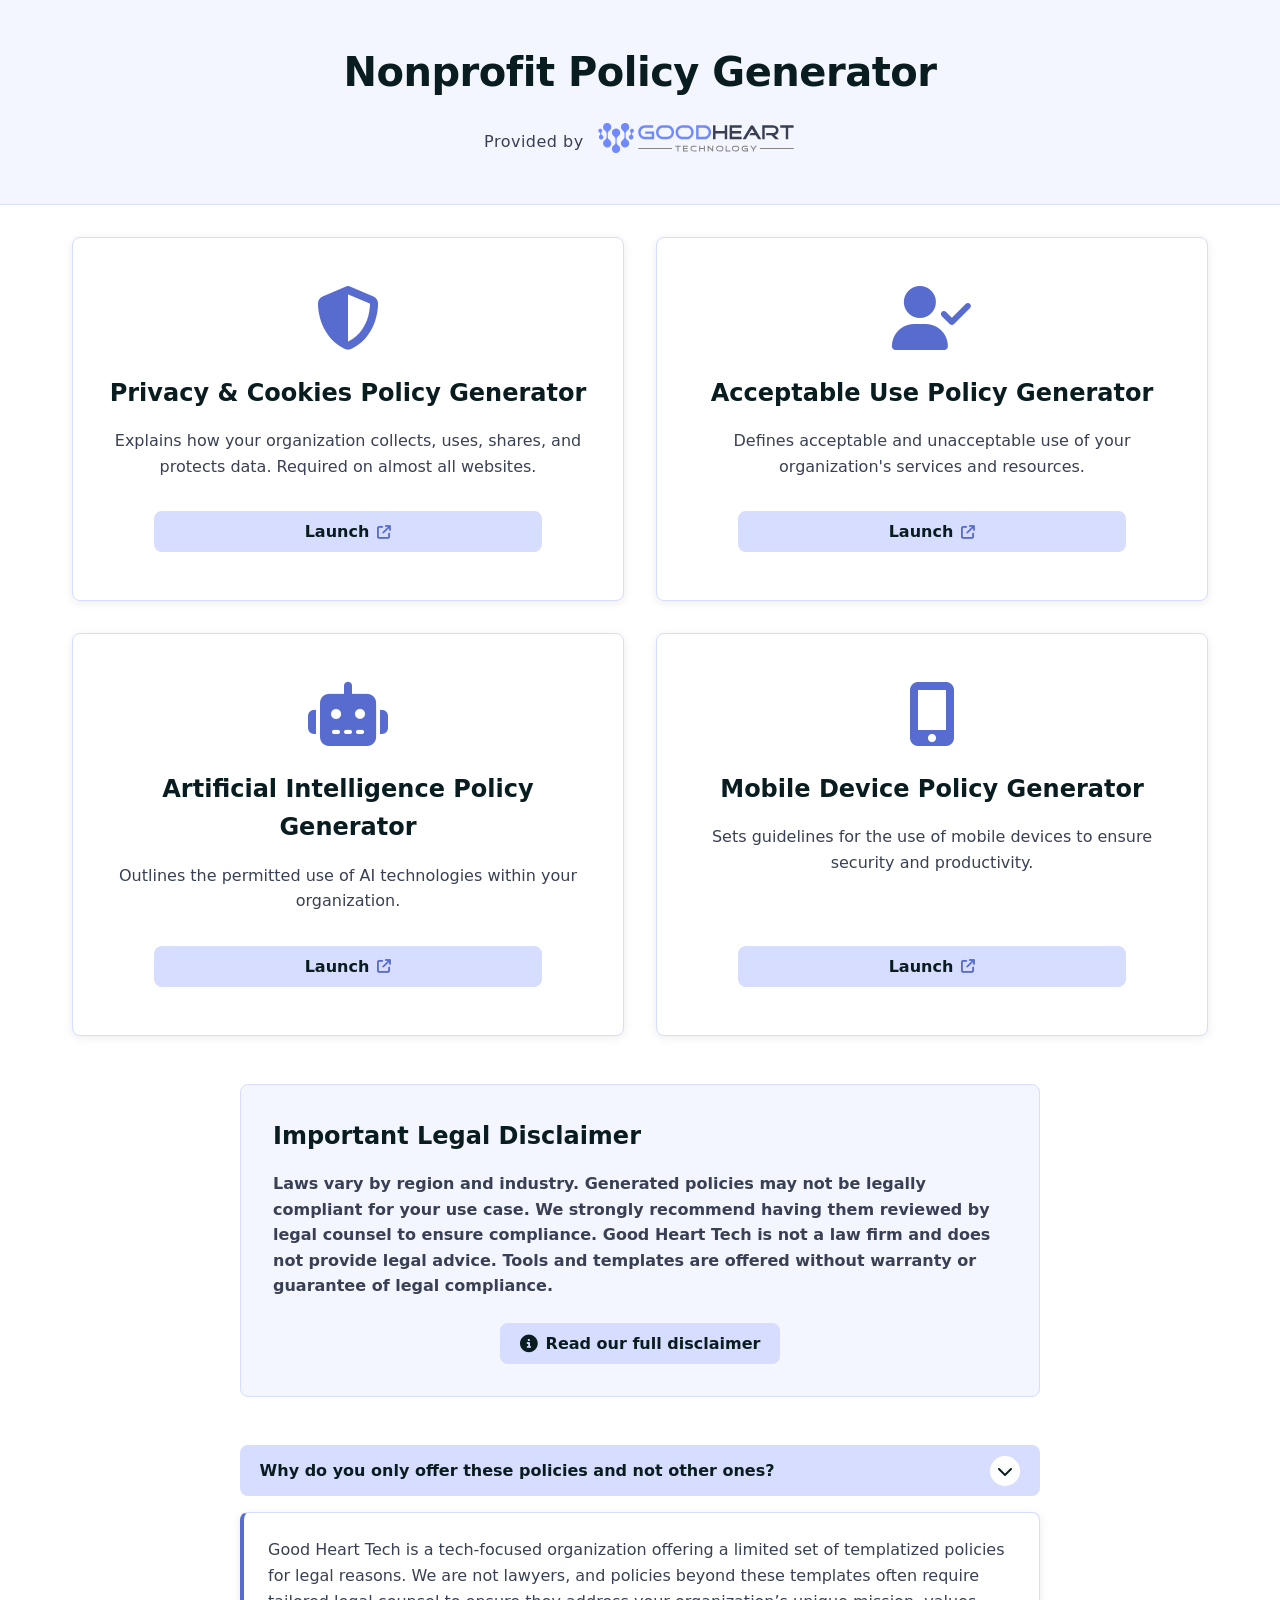
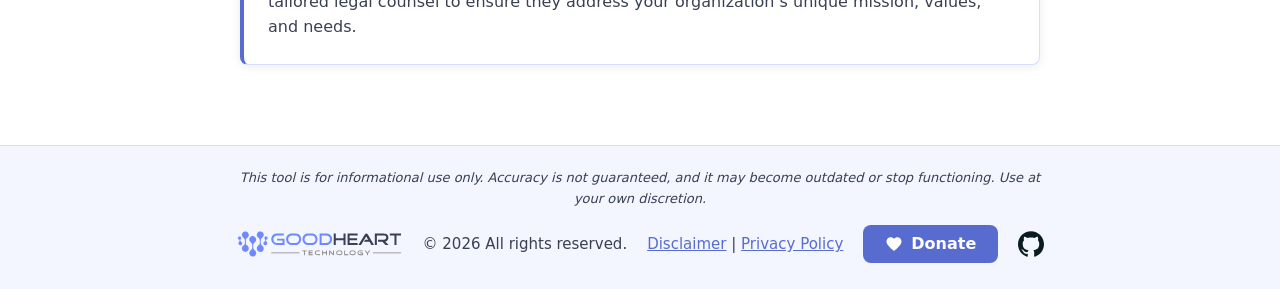
==== commit 7feca568: "Apply GHT button standard; clearer wizard step indicators Soft buttons by default, one filled main a" ====
--- a/index.html
+++ b/index.html
@@ -6,6 +6,7 @@
     <title>Nonprofit Policy Generator</title>
     <!-- Main stylesheet -->
     <link rel="stylesheet" href="ght-variables.css">
+    <link rel="stylesheet" href="ght-buttons.css">
     <link rel="stylesheet" href="styles.css">
     <!-- Font Awesome for icons -->
     <link rel="stylesheet" href="https://cdnjs.cloudflare.com/ajax/libs/font-awesome/6.4.0/css/all.min.css">
@@ -41,7 +42,7 @@
                 </div>
                 <h2>Privacy & Cookies Policy Generator</h2>
                 <p>Explains how your organization collects, uses, shares, and protects data. Required on almost all websites.</p>
-                <div class="launch-btn">
+                <div class="ght-btn launch-btn">
                     Launch <i class="fa-solid fa-arrow-up-right-from-square"></i>
                 </div>
             </a>
@@ -53,7 +54,7 @@
                 </div>
                 <h2>Acceptable Use Policy Generator</h2>
                 <p>Defines acceptable and unacceptable use of your organization's services and resources.</p>
-                <div class="launch-btn">
+                <div class="ght-btn launch-btn">
                     Launch <i class="fa-solid fa-arrow-up-right-from-square"></i>
                 </div>
             </a>
@@ -65,7 +66,7 @@
                 </div>
                 <h2>Artificial Intelligence Policy Generator</h2>
                 <p>Outlines the permitted use of AI technologies within your organization.</p>
-                <div class="launch-btn">
+                <div class="ght-btn launch-btn">
                     Launch <i class="fa-solid fa-arrow-up-right-from-square"></i>
                 </div>
             </a>
@@ -76,7 +77,7 @@
                 </div>
                 <h2>Mobile Device Policy Generator</h2>
                 <p>Sets guidelines for the use of mobile devices to ensure security and productivity.</p>
-                <div class="launch-btn">
+                <div class="ght-btn launch-btn">
                     Launch <i class="fa-solid fa-arrow-up-right-from-square"></i>
                 </div>
             </a>
@@ -89,7 +90,7 @@
                 Laws vary by region and industry. Generated policies may not be legally compliant for your use case. We strongly recommend having them reviewed by legal counsel to ensure compliance. Good Heart Tech is not a law firm and does not provide legal advice. Tools and templates are offered without warranty or guarantee of legal compliance.
             </p>
             <div class="disclaimer-button-container">
-                <a href="disclaimer.html" class="disclaimer-button">
+                <a href="disclaimer.html" class="ght-btn disclaimer-button">
                     <i class="fa-solid fa-circle-info"></i> Read our full disclaimer
                 </a>
             </div>
@@ -97,7 +98,7 @@
 
         <!-- FAQ Section -->
         <div class="faq-section">
-            <button class="faq-toggle" onclick="toggleFAQ()">
+            <button class="ght-btn faq-toggle" onclick="toggleFAQ()">
                 <span>Why do you only offer these policies and not other ones?</span>
                 <div class="toggle-icon rotated">
                     <i class="fa-solid fa-chevron-up" id="faq-icon"></i>
--- a/ght-buttons.css
+++ b/ght-buttons.css
@@ -0,0 +1,68 @@
+/* Good Heart Tech buttons. Rules: visual/buttons.md
+   Needs tokens/exports/css/variables.css loaded first (--ght-palette-*, --ght-font-*).
+   .ght-btn           soft (everyday actions)
+   .ght-btn--primary  filled (the one main action per view)
+   .ght-btn--small    dense tables only */
+.ght-btn {
+  display: inline-flex;
+  align-items: center;
+  justify-content: center;
+  gap: 0.5rem;
+  min-height: 40px;
+  padding: 0.55rem 1.1rem;
+  font: inherit;
+  font-family: var(--ght-font-family-body);
+  font-weight: var(--ght-font-weight-semibold);
+  font-size: var(--ght-font-size-base);
+  line-height: 1.2;
+  text-decoration: none;
+  color: var(--ght-palette-rich-black);
+  background: var(--ght-palette-hudu-light);
+  border: 2px solid var(--ght-palette-hudu-light);
+  border-radius: 8px;
+  cursor: pointer;
+  transition: background-color 0.15s, border-color 0.15s, color 0.15s;
+}
+.ght-btn:hover {
+  color: var(--ght-palette-white);
+  background: var(--ght-palette-hudu-primary);
+  border-color: var(--ght-palette-hudu-primary);
+}
+.ght-btn:focus-visible {
+  outline: 3px solid var(--ght-palette-primary);
+  outline-offset: 2px;
+}
+.ght-btn--primary {
+  color: var(--ght-palette-white);
+  background: var(--ght-palette-hudu-primary);
+  border-color: var(--ght-palette-hudu-primary);
+}
+.ght-btn--primary:hover {
+  color: var(--ght-palette-white);
+  background: var(--ght-palette-rich-black);
+  border-color: var(--ght-palette-rich-black);
+}
+.ght-btn--small {
+  min-height: 32px;
+  padding: 0.3rem 0.8rem;
+  font-size: 0.875rem;
+}
+.ght-btn:disabled,
+.ght-btn[aria-disabled="true"] {
+  opacity: 0.55;
+  cursor: not-allowed;
+}
+.ght-btn:disabled:hover,
+.ght-btn[aria-disabled="true"]:hover {
+  color: var(--ght-palette-rich-black);
+  background: var(--ght-palette-hudu-light);
+  border-color: var(--ght-palette-hudu-light);
+}
+.ght-btn--primary:disabled:hover {
+  color: var(--ght-palette-white);
+  background: var(--ght-palette-hudu-primary);
+  border-color: var(--ght-palette-hudu-primary);
+}
+@media (prefers-reduced-motion: reduce) {
+  .ght-btn { transition: none; }
+}
--- a/styles.css
+++ b/styles.css
@@ -70,24 +70,16 @@
 .policy-tile h2 { margin-bottom: 1rem; font-size: 1.5rem; }
 
 .launch-btn {
-    background: var(--ght-palette-hudu-primary);
-    color: var(--ght-palette-white);
-    border: none;
-    padding: 0.75rem 1.5rem;
-    border-radius: 2rem;
-    cursor: pointer;
-    transition: background-color 0.3s ease;
-    font-weight: 600;
     width: 80%;
     margin-top: auto;
-    display: flex;
-    align-items: center;
-    justify-content: center;
-    gap: 0.5rem;
 }
-.launch-btn i { font-size: 0.875rem; color: var(--ght-palette-white); }
-.policy-tile:hover .launch-btn:not(.disabled-btn) { background: var(--ght-palette-rich-black); }
-.disabled-btn { background: var(--border); color: var(--ght-palette-rich-black); cursor: not-allowed; }
+.launch-btn i { font-size: 0.875rem; }
+/* The whole tile is the link, so hovering the tile shows the button hover state */
+.policy-tile:hover .launch-btn {
+    color: var(--ght-palette-white);
+    background: var(--ght-palette-hudu-primary);
+    border-color: var(--ght-palette-hudu-primary);
+}
 
 /* ===== Disclaimer Box (home) ===== */
 .disclaimer { max-width: 800px; margin: 0 auto 3rem; padding: 2rem; background: var(--wash); border: 1px solid var(--border); border-radius: 0.5rem; }
@@ -96,44 +88,17 @@
 .disclaimer .emphasis { font-weight: 600; }
 .disclaimer-button-container { display: flex; justify-content: center; margin-top: 1.5rem; }
 
-.disclaimer-button, .back-link .btn {
-    background: var(--ght-palette-hudu-primary);
-    color: var(--ght-palette-white);
-    border: none;
-    padding: 0.75rem 1.5rem;
-    border-radius: 2rem;
-    cursor: pointer;
-    transition: all 0.3s ease;
-    font-weight: 600;
-    text-decoration: none;
-    display: inline-flex;
-    align-items: center;
-    gap: 0.5rem;
-}
-.disclaimer-button:hover, .back-link .btn:hover { background: var(--ght-palette-rich-black); color: var(--ght-palette-white); transform: translateY(-2px); }
 .disclaimer-button i { font-size: 1.1rem; }
 
 /* ===== FAQ Section ===== */
 .faq-section { max-width: 800px; margin: 0 auto 3rem; }
 .faq-toggle {
     width: 100%;
-    padding: 1rem 1.5rem;
-    background: var(--ght-palette-hudu-light);
-    border: 1px solid var(--ght-palette-hudu-primary);
-    border-radius: 0.5rem;
-    color: var(--ght-palette-rich-black);
-    font-weight: 600;
-    font-size: 1rem;
-    font-family: inherit;
+    justify-content: space-between;
     text-align: left;
-    cursor: pointer;
-    display: flex;
-    justify-content: space-between;
-    align-items: center;
-    transition: all 0.3s ease;
     position: relative;
 }
-.faq-toggle:hover { background: var(--ght-palette-hudu-primary); color: var(--ght-palette-white); transform: translateY(-2px); }
+
 .toggle-icon { display: flex; align-items: center; justify-content: center; flex-shrink: 0; background-color: var(--ght-palette-white); color: var(--ght-palette-rich-black); width: 30px; height: 30px; border-radius: 50%; margin-left: 10px; transition: transform 0.3s ease; }
 .toggle-icon.rotated { transform: rotate(180deg); }
 .faq-content { display: none; padding: 1.5rem; margin-top: 1rem; background: var(--ght-palette-white); border-radius: 0.5rem; box-shadow: var(--shadow-soft); border: 1px solid var(--border); border-left: 4px solid var(--ght-palette-hudu-primary); }
